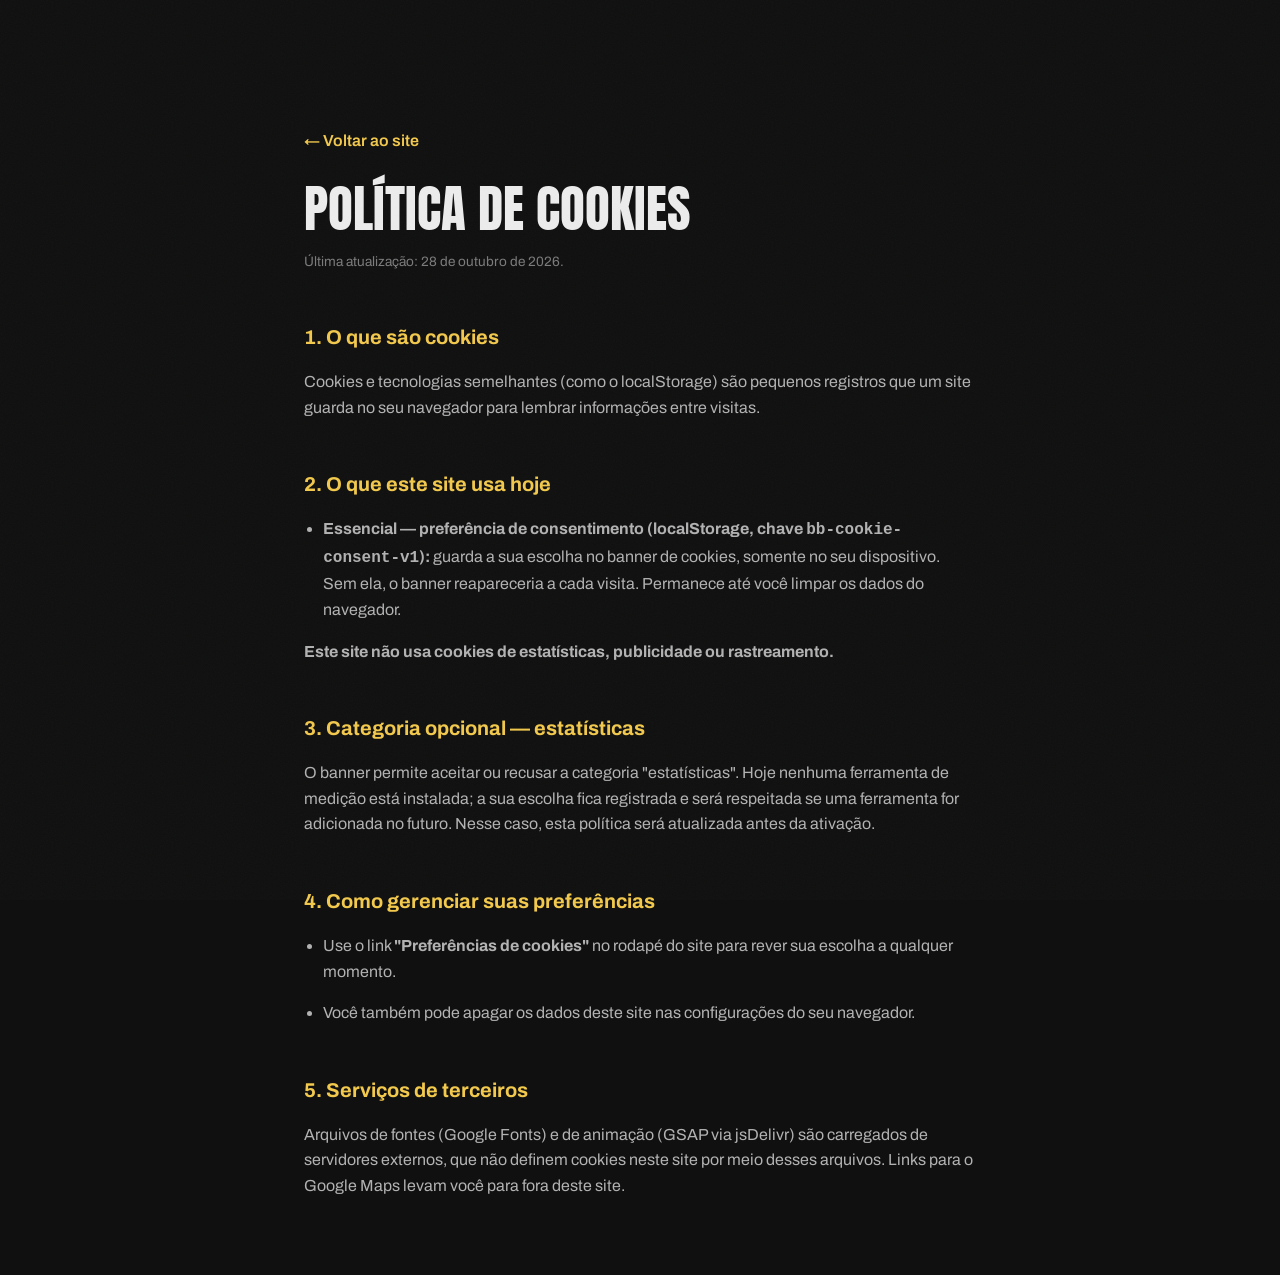
==== pages/cookies.html @ 952e07b2 "feat: add LGPD cookie consent and legal pages" ====
<!DOCTYPE html>
<html lang="pt-BR">
<head>
  <meta charset="UTF-8">
  <meta name="viewport" content="width=device-width, initial-scale=1.0">
  <title>Política de Cookies — Brazilian Barbearia</title>
  <meta name="description" content="Política de Cookies do site da Brazilian Barbearia, Paulo Afonso — BA.">
  <meta name="robots" content="noindex, follow">
  <link rel="icon" type="image/svg+xml" href="../assets/icons/favicon.svg">
  <link rel="preconnect" href="https://fonts.googleapis.com">
  <link rel="preconnect" href="https://fonts.gstatic.com" crossorigin>
  <link href="https://fonts.googleapis.com/css2?family=Anton&family=Archivo:wght@400;600;700&display=swap" rel="stylesheet">
  <link rel="stylesheet" href="../css/styles.css">
</head>
<body class="legal-page">
  <main class="legal-main">
    <a class="legal-back" href="../index.html">← Voltar ao site</a>
    <h1>Política de Cookies</h1>
    <p class="legal-updated">Última atualização: 28 de outubro de 2026.</p>

    <h2>1. O que são cookies</h2>
    <p>Cookies e tecnologias semelhantes (como o localStorage) são pequenos registros que um site guarda no seu navegador para lembrar informações entre visitas.</p>

    <h2>2. O que este site usa hoje</h2>
    <ul>
      <li><strong>Essencial — preferência de consentimento (localStorage, chave <code>bb-cookie-consent-v1</code>):</strong> guarda a sua escolha no banner de cookies, somente no seu dispositivo. Sem ela, o banner reapareceria a cada visita. Permanece até você limpar os dados do navegador.</li>
    </ul>
    <p><strong>Este site não usa cookies de estatísticas, publicidade ou rastreamento.</strong></p>

    <h2>3. Categoria opcional — estatísticas</h2>
    <p>O banner permite aceitar ou recusar a categoria "estatísticas". Hoje nenhuma ferramenta de medição está instalada; a sua escolha fica registrada e será respeitada se uma ferramenta for adicionada no futuro. Nesse caso, esta política será atualizada antes da ativação.</p>

    <h2>4. Como gerenciar suas preferências</h2>
    <ul>
      <li>Use o link <strong>"Preferências de cookies"</strong> no rodapé do site para rever sua escolha a qualquer momento.</li>
      <li>Você também pode apagar os dados deste site nas configurações do seu navegador.</li>
    </ul>

    <h2>5. Serviços de terceiros</h2>
    <p>Arquivos de fontes (Google Fonts) e de animação (GSAP via jsDelivr) são carregados de servidores externos, que não definem cookies neste site por meio desses arquivos. Links para o Google Maps levam você para fora deste site.</p>
  </main>
</body>
</html>
---- css/styles.css ----
/* ==========================================================================
   BRAZILIAN BARBEARIA — folha de estilos principal
   Identidade: verde profundo + preto + branco, amarelo só em destaques.
   Tipografia: Anton (display) / Archivo (texto).
   ========================================================================== */

/* ---------- Design tokens ---------- */
:root {
  --green-deep: #123B2A;
  --green-dark: #0A2118;
  --black: #101010;
  --white: #FFFFFF;
  --yellow: #F2C94C;

  --ink: rgba(255, 255, 255, 0.92);
  --ink-soft: rgba(255, 255, 255, 0.68);
  --line: rgba(255, 255, 255, 0.14);

  --font-display: "Anton", "Arial Narrow", sans-serif;
  --font-body: "Archivo", "Segoe UI", sans-serif;

  --space-1: 0.5rem;
  --space-2: 1rem;
  --space-3: 1.75rem;
  --space-4: 3rem;
  --space-5: 5rem;

  --radius-panel: clamp(16px, 4vw, 40px);
  --radius-card: 14px;

  --container: 72rem;
}

/* ---------- Reset enxuto ---------- */
*, *::before, *::after { box-sizing: border-box; }

html {
  scroll-behavior: smooth;
  -webkit-text-size-adjust: 100%;
}

body {
  margin: 0;
  background: var(--black);
  color: var(--ink);
  font-family: var(--font-body);
  font-size: 1rem;
  line-height: 1.6;
  overflow-x: clip;
}

img, video { max-width: 100%; height: auto; display: block; }

h1, h2, h3, p, ul, figure { margin: 0; }

a { color: inherit; }

button { font: inherit; color: inherit; cursor: pointer; }

/* Grain sutil sobre todo o site — textura editorial, não decoração aleatória */
body::after {
  content: "";
  position: fixed;
  inset: 0;
  z-index: 60;
  pointer-events: none;
  opacity: 0.05;
  background-image: url("data:image/svg+xml,%3Csvg xmlns='http://www.w3.org/2000/svg' width='120' height='120'%3E%3Cfilter id='n'%3E%3CfeTurbulence type='fractalNoise' baseFrequency='0.9' numOctaves='2'/%3E%3C/filter%3E%3Crect width='120' height='120' filter='url(%23n)' opacity='0.6'/%3E%3C/svg%3E");
}

/* ---------- Acessibilidade ---------- */
.visually-hidden {
  position: absolute;
  width: 1px; height: 1px;
  margin: -1px; padding: 0;
  overflow: hidden;
  clip: rect(0 0 0 0);
  white-space: nowrap;
  border: 0;
}

.skip-link {
  position: fixed;
  top: -100%;
  left: 1rem;
  z-index: 100;
  padding: 0.75rem 1.25rem;
  background: var(--yellow);
  color: var(--black);
  font-weight: 700;
  text-decoration: none;
  border-radius: 0 0 8px 8px;
  transition: top 0.2s ease;
}
.skip-link:focus { top: 0; }

:focus-visible {
  outline: 3px solid var(--yellow);
  outline-offset: 3px;
  border-radius: 2px;
}

/* ---------- Botões ---------- */
.btn {
  display: inline-block;
  padding: 0.9rem 1.9rem;
  font-weight: 700;
  font-size: 0.95rem;
  letter-spacing: 0.04em;
  text-transform: uppercase;
  text-decoration: none;
  border-radius: 999px;
  border: 2px solid transparent;
  transition: transform 0.2s ease, background 0.2s ease, color 0.2s ease, border-color 0.2s ease;
}
.btn--solid {
  background: var(--yellow);
  color: var(--black);
}
.btn--solid:hover { transform: translateY(-2px); background: #ffd95e; }
.btn--ghost {
  background: transparent;
  color: var(--white);
  border-color: var(--line);
}
.btn--ghost:hover { border-color: var(--yellow); color: var(--yellow); }
.btn--sm { padding: 0.55rem 1.1rem; font-size: 0.8rem; }
.btn:active { transform: translateY(0); }

/* ---------- Cabeçalho ---------- */
.site-header {
  position: fixed;
  top: 0; left: 0; right: 0;
  z-index: 50;
  background: linear-gradient(rgba(16, 16, 16, 0.85), rgba(16, 16, 16, 0.55) 70%, transparent);
  backdrop-filter: blur(8px);
  -webkit-backdrop-filter: blur(8px);
}

.nav {
  max-width: var(--container);
  margin-inline: auto;
  padding: 0.9rem clamp(1rem, 4vw, 2rem);
  display: flex;
  align-items: center;
  justify-content: space-between;
  gap: var(--space-2);
}

.nav__brand {
  display: flex;
  flex-direction: column;
  line-height: 1;
  text-decoration: none;
}
.nav__brand-main {
  font-family: var(--font-display);
  font-size: 1.35rem;
  letter-spacing: 0.06em;
  text-transform: uppercase;
  color: var(--white);
}
.nav__brand-sub {
  font-size: 0.62rem;
  letter-spacing: 0.52em;
  text-transform: uppercase;
  color: var(--yellow);
  margin-top: 0.2rem;
}

.nav__menu {
  display: flex;
  align-items: center;
  gap: clamp(0.8rem, 2vw, 1.6rem);
  list-style: none;
  margin: 0;
  padding: 0;
}
.nav__menu a {
  text-decoration: none;
  font-size: 0.88rem;
  font-weight: 600;
  letter-spacing: 0.05em;
  text-transform: uppercase;
  color: var(--ink-soft);
  padding: 0.4rem 0.1rem;
  transition: color 0.2s ease;
}
.nav__menu a:hover { color: var(--yellow); }
.nav__menu .nav__cta {
  color: var(--black);
  background: var(--yellow);
  padding: 0.5rem 1.2rem;
  border-radius: 999px;
}
.nav__menu .nav__cta:hover { color: var(--black); background: #ffd95e; }

.nav__toggle {
  display: none;
  flex-direction: column;
  gap: 6px;
  background: none;
  border: 0;
  padding: 0.6rem;
}
.nav__toggle-bar {
  width: 26px; height: 2px;
  background: var(--white);
  transition: transform 0.25s ease, opacity 0.25s ease;
}

@media (max-width: 760px) {
  .nav__toggle { display: flex; }
  .nav__menu {
    position: absolute;
    top: 100%; left: 0; right: 0;
    flex-direction: column;
    align-items: stretch;
    gap: 0;
    background: var(--green-dark);
    border-top: 1px solid var(--line);
    padding: 0.5rem 0 1rem;
    transform: translateY(-8px);
    opacity: 0;
    visibility: hidden;
    transition: transform 0.25s ease, opacity 0.25s ease, visibility 0.25s;
  }
  .nav__menu a { display: block; padding: 0.9rem 1.5rem; }
  .nav__menu .nav__cta { margin: 0.6rem 1.5rem 0; text-align: center; }
  .nav--open .nav__menu {
    transform: translateY(0);
    opacity: 1;
    visibility: visible;
  }
  .nav--open .nav__toggle-bar:first-child { transform: translateY(4px) rotate(45deg); }
  .nav--open .nav__toggle-bar:last-child { transform: translateY(-4px) rotate(-45deg); }
}

/* ---------- Hero (fica fixo atrás dos painéis que sobem) ---------- */
.hero {
  position: sticky;
  top: 0;
  z-index: 0;
  min-height: 100svh;
  display: grid;
  align-content: end;
  padding: clamp(5rem, 12vh, 8rem) clamp(1.25rem, 5vw, 3rem) clamp(4rem, 10vh, 6rem);
  overflow: hidden;
}

.hero__media {
  position: absolute;
  inset: 0;
  z-index: -1;
}
.hero__media img {
  width: 100%; height: 100%;
  object-fit: cover;
  object-position: center 30%;
}
.hero__scrim {
  position: absolute;
  inset: 0;
  background:
    linear-gradient(to top, rgba(10, 33, 24, 0.96) 0%, rgba(10, 33, 24, 0.55) 45%, rgba(16, 16, 16, 0.35) 100%),
    radial-gradient(ellipse at 20% 85%, rgba(18, 59, 42, 0.55), transparent 60%);
}

.hero__inner {
  max-width: var(--container);
  width: 100%;
  margin-inline: auto;
}

.hero__eyebrow {
  display: flex;
  align-items: center;
  gap: 0.75rem;
  font-size: 0.8rem;
  font-weight: 600;
  letter-spacing: 0.35em;
  text-transform: uppercase;
  color: var(--yellow);
}
.hero__eyebrow .rule {
  width: 3rem; height: 1px;
  background: var(--yellow);
}

.hero__title {
  margin-top: var(--space-2);
  font-family: var(--font-display);
  font-weight: 400;
  font-size: clamp(3rem, 11vw, 7.5rem);
  line-height: 0.96;
  text-transform: uppercase;
  letter-spacing: 0.01em;
  color: var(--white);
}
.hero__line { display: block; }
.hero__line--accent { color: var(--yellow); }

.hero__sub {
  margin-top: var(--space-3);
  max-width: 34rem;
  font-size: clamp(1rem, 2.4vw, 1.2rem);
  color: var(--ink-soft);
}

.hero__actions {
  margin-top: var(--space-3);
  display: flex;
  flex-wrap: wrap;
  gap: var(--space-2);
}

.hero__address {
  margin-top: var(--space-3);
  font-size: 0.82rem;
  letter-spacing: 0.08em;
  text-transform: uppercase;
  color: rgba(255, 255, 255, 0.45);
}

.hero__scroll {
  position: absolute;
  right: clamp(1.25rem, 4vw, 2.5rem);
  bottom: 2rem;
  display: flex;
  flex-direction: column;
  align-items: center;
  gap: 0.5rem;
  color: rgba(255, 255, 255, 0.55);
}
.hero__scroll-label {
  font-size: 0.65rem;
  letter-spacing: 0.4em;
  text-transform: uppercase;
  writing-mode: vertical-rl;
}
.hero__scroll-line {
  width: 1px; height: 56px;
  background: linear-gradient(var(--yellow), transparent);
  animation: scrollPulse 2s ease-in-out infinite;
  transform-origin: top;
}
@keyframes scrollPulse {
  0%   { transform: scaleY(0); opacity: 0; }
  40%  { transform: scaleY(1); opacity: 1; }
  100% { transform: scaleY(1); opacity: 0; }
}

/* ---------- Painéis que sobem sobre o hero ---------- */
.panel {
  position: relative;
  z-index: 1;
  border-radius: var(--radius-panel) var(--radius-panel) 0 0;
  box-shadow: 0 -30px 60px rgba(0, 0, 0, 0.55);
  margin-top: calc(-1 * var(--radius-panel));
}
.panel--green { background: linear-gradient(170deg, var(--green-deep), var(--green-dark) 70%); }
.panel--black { background: linear-gradient(180deg, #161616, var(--black) 40%); }

.section {
  padding: clamp(4rem, 10vw, 7.5rem) clamp(1.25rem, 5vw, 3rem);
}

.section__inner {
  max-width: var(--container);
  margin-inline: auto;
}
.section__inner--narrow { max-width: 46rem; text-align: center; }
.section__inner--narrow .section__eyebrow { justify-content: center; }

.section__inner--split {
  display: grid;
  gap: clamp(2rem, 6vw, 5rem);
  align-items: center;
}
@media (min-width: 900px) {
  .section__inner--split { grid-template-columns: 1.1fr 0.9fr; }
}

.section__eyebrow {
  display: flex;
  align-items: baseline;
  gap: 0.9rem;
  font-size: 0.78rem;
  font-weight: 600;
  letter-spacing: 0.35em;
  text-transform: uppercase;
  color: var(--yellow);
}
.section__num {
  font-family: var(--font-display);
  font-size: 2.6rem;
  line-height: 1;
  color: transparent;
  -webkit-text-stroke: 1px rgba(242, 201, 76, 0.5);
}

.section__title {
  margin-top: var(--space-2);
  font-family: var(--font-display);
  font-weight: 400;
  font-size: clamp(2.1rem, 6vw, 4rem);
  line-height: 1.02;
  text-transform: uppercase;
  color: var(--white);
}
.section__title em {
  font-style: normal;
  color: var(--yellow);
}

.section__text {
  margin-top: var(--space-3);
  max-width: 38rem;
  color: var(--ink-soft);
  font-size: 1.05rem;
}

.section__figure img {
  border-radius: var(--radius-card);
  box-shadow: 0 24px 50px rgba(0, 0, 0, 0.45);
}
.section__figure figcaption {
  margin-top: 0.8rem;
  font-size: 0.82rem;
  color: rgba(255, 255, 255, 0.45);
}

/* ---------- Sobre ---------- */
.about-figure { position: relative; }
.about-figure::before {
  content: "";
  position: absolute;
  inset: 1.2rem -1.2rem -1.2rem 1.2rem;
  border: 1px solid rgba(242, 201, 76, 0.35);
  border-radius: var(--radius-card);
  z-index: -1;
}

.about-marks {
  margin-top: var(--space-3);
  padding: 0;
  list-style: none;
  display: grid;
  gap: 0.7rem;
}
.about-marks li {
  display: flex;
  align-items: center;
  gap: 0.8rem;
  font-weight: 600;
}
.about-marks li::before {
  content: "";
  width: 1.4rem; height: 1px;
  background: var(--yellow);
  flex: none;
}

/* ---------- Serviços ---------- */
.services {
  margin-top: var(--space-4);
  display: grid;
  gap: var(--space-2);
  grid-template-columns: repeat(auto-fill, minmax(min(16rem, 100%), 1fr));
}

.service-card {
  padding: var(--space-3);
  border: 1px solid var(--line);
  border-radius: var(--radius-card);
  background: rgba(255, 255, 255, 0.03);
  transition: border-color 0.25s ease, transform 0.25s ease;
}
.service-card:hover {
  border-color: rgba(242, 201, 76, 0.5);
  transform: translateY(-4px);
}
.service-card h3 {
  font-family: var(--font-display);
  font-weight: 400;
  font-size: 1.3rem;
  text-transform: uppercase;
  letter-spacing: 0.03em;
}
.service-card p { margin-top: 0.5rem; color: var(--ink-soft); font-size: 0.95rem; }
.service-card .service-card__price {
  margin-top: var(--space-2);
  font-weight: 700;
  color: var(--yellow);
  font-size: 1.1rem;
}

.services__empty {
  margin-top: var(--space-4);
  padding: var(--space-3);
  border: 1px dashed var(--line);
  border-radius: var(--radius-card);
  color: var(--ink-soft);
  max-width: 44rem;
}

/* ---------- Galeria ---------- */
.gallery {
  margin-top: var(--space-4);
  display: grid;
  gap: var(--space-3);
}

.gallery__pair,
.gallery__wide {
  display: grid;
  gap: var(--space-2);
  grid-template-columns: 1fr;
}
@media (min-width: 640px) {
  .gallery__pair, .gallery__wide { grid-template-columns: 1fr 1fr; }
}

.gallery__item { position: relative; }

.gallery__zoom {
  position: relative;
  display: block;
  width: 100%;
  padding: 0;
  border: 0;
  background: none;
  border-radius: var(--radius-card);
  overflow: hidden;
}
.gallery__zoom img {
  width: 100%;
  aspect-ratio: 4 / 5;
  object-fit: cover;
  transition: transform 0.5s ease;
}
.gallery__zoom:hover img { transform: scale(1.04); }

.gallery__tag {
  position: absolute;
  top: 0.9rem; left: 0.9rem;
  padding: 0.3rem 0.85rem;
  font-size: 0.72rem;
  font-weight: 700;
  letter-spacing: 0.18em;
  text-transform: uppercase;
  background: rgba(16, 16, 16, 0.8);
  color: var(--white);
  border-radius: 999px;
}
.gallery__tag--accent { background: var(--yellow); color: var(--black); }

.gallery__item--video video {
  width: 100%;
  aspect-ratio: 9 / 16;
  object-fit: cover;
  border-radius: var(--radius-card);
  background: var(--black);
}
.gallery__item--video figcaption,
.gallery__item figcaption {
  margin-top: 0.6rem;
  font-size: 0.82rem;
  color: rgba(255, 255, 255, 0.45);
}

/* ---------- Lightbox ---------- */
.lightbox {
  border: 0;
  padding: 0;
  background: transparent;
  max-width: min(92vw, 60rem);
  max-height: 92vh;
}
.lightbox::backdrop { background: rgba(10, 20, 15, 0.92); }
.lightbox img {
  max-width: 100%;
  max-height: 82vh;
  width: auto;
  margin-inline: auto;
  border-radius: var(--radius-card);
}
.lightbox__close {
  display: block;
  margin: 0 0 0.8rem auto;
  padding: 0.5rem 1.1rem;
  background: var(--yellow);
  color: var(--black);
  font-weight: 700;
  border: 0;
  border-radius: 999px;
}

/* ---------- Produtos ---------- */
.products {
  margin-top: var(--space-4);
  display: grid;
  gap: var(--space-2);
  grid-template-columns: repeat(auto-fill, minmax(min(15rem, 100%), 1fr));
}

.product-card {
  display: flex;
  flex-direction: column;
  border: 1px solid var(--line);
  border-radius: var(--radius-card);
  overflow: hidden;
  background: linear-gradient(180deg, rgba(18, 59, 42, 0.35), rgba(16, 16, 16, 0.6));
  transition: transform 0.3s ease, border-color 0.3s ease, box-shadow 0.3s ease;
}
.product-card:hover {
  transform: translateY(-6px);
  border-color: rgba(242, 201, 76, 0.55);
  box-shadow: 0 18px 40px rgba(0, 0, 0, 0.5);
}

.product-card__media {
  aspect-ratio: 3 / 4;
  overflow: hidden;
}
.product-card__media img {
  width: 100%; height: 100%;
  object-fit: cover;
  transition: transform 0.5s ease;
}
.product-card:hover .product-card__media img { transform: scale(1.05); }

.product-card__body {
  padding: var(--space-2) var(--space-2) var(--space-3);
  display: flex;
  flex-direction: column;
  gap: 0.4rem;
  flex: 1;
}
.product-card__name {
  font-family: var(--font-display);
  font-weight: 400;
  font-size: 1.15rem;
  text-transform: uppercase;
  letter-spacing: 0.03em;
  line-height: 1.2;
}
.product-card__desc {
  color: var(--ink-soft);
  font-size: 0.88rem;
}
.product-card__prices {
  margin-top: auto;
  padding-top: 0.8rem;
  display: flex;
  flex-wrap: wrap;
  gap: 0.5rem 1.2rem;
}
.product-card__price {
  display: flex;
  flex-direction: column;
  line-height: 1.2;
}
.product-card__price-label {
  font-size: 0.68rem;
  letter-spacing: 0.14em;
  text-transform: uppercase;
  color: rgba(255, 255, 255, 0.5);
}
.product-card__price-value {
  font-weight: 700;
  font-size: 1.15rem;
  color: var(--yellow);
}

.products__note {
  margin-top: var(--space-3);
  font-size: 0.85rem;
  color: rgba(255, 255, 255, 0.5);
}

/* ---------- Diferenciais ---------- */
.features {
  margin-top: var(--space-4);
  padding: 0;
  list-style: none;
  display: grid;
  gap: var(--space-2);
  grid-template-columns: repeat(auto-fill, minmax(min(15rem, 100%), 1fr));
}

.feature {
  padding: var(--space-3);
  border: 1px solid var(--line);
  border-radius: var(--radius-card);
  background: rgba(16, 16, 16, 0.25);
  transition: border-color 0.25s ease, transform 0.25s ease;
}
.feature:hover {
  border-color: rgba(242, 201, 76, 0.5);
  transform: translateY(-4px);
}
.feature__num {
  font-family: var(--font-display);
  font-size: 2rem;
  color: transparent;
  -webkit-text-stroke: 1px var(--yellow);
}
.feature h3 {
  margin-top: 0.8rem;
  font-size: 1.05rem;
  font-weight: 700;
  text-transform: uppercase;
  letter-spacing: 0.04em;
}
.feature p { margin-top: 0.4rem; color: var(--ink-soft); font-size: 0.92rem; }

/* ---------- Localização ---------- */
.location { font-style: normal; margin-top: var(--space-3); }
.location__street {
  font-family: var(--font-display);
  font-size: clamp(1.4rem, 3vw, 2rem);
  text-transform: uppercase;
}
.location__city { color: var(--ink-soft); margin-top: 0.3rem; margin-bottom: var(--space-3); }
.location__extra { margin-top: var(--space-3); color: var(--ink-soft); }
.location__extra h3 {
  font-size: 0.8rem;
  letter-spacing: 0.2em;
  text-transform: uppercase;
  color: var(--yellow);
  margin-bottom: 0.4rem;
}

/* ---------- Rodapé ---------- */
.footer {
  position: relative;
  z-index: 1;
  background: var(--green-dark);
  border-top: 1px solid rgba(242, 201, 76, 0.25);
  padding: var(--space-5) clamp(1.25rem, 5vw, 3rem) var(--space-3);
}

.footer__inner {
  max-width: var(--container);
  margin-inline: auto;
  display: grid;
  gap: var(--space-4);
  grid-template-columns: 1fr;
}
@media (min-width: 760px) {
  .footer__inner { grid-template-columns: 2fr 1fr 1fr; }
}

.footer__logo {
  font-family: var(--font-display);
  font-size: 1.8rem;
  text-transform: uppercase;
  line-height: 1;
}
.footer__logo span { color: var(--yellow); }

.footer__address {
  font-style: normal;
  margin-top: var(--space-2);
  color: var(--ink-soft);
  font-size: 0.95rem;
}

.footer__social {
  margin: var(--space-3) 0 0;
  padding: 0;
  list-style: none;
  display: flex;
  gap: var(--space-2);
}
.footer__social a {
  text-decoration: none;
  font-weight: 700;
  font-size: 0.85rem;
  letter-spacing: 0.08em;
  text-transform: uppercase;
  color: var(--yellow);
}
.footer__social a:hover { text-decoration: underline; }

.footer__heading {
  font-size: 0.78rem;
  font-weight: 700;
  letter-spacing: 0.3em;
  text-transform: uppercase;
  color: var(--yellow);
  margin: 0 0 var(--space-2);
}
.footer__nav ul {
  margin: 0; padding: 0;
  list-style: none;
  display: grid;
  gap: 0.55rem;
}
.footer__nav a {
  text-decoration: none;
  color: var(--ink-soft);
  font-size: 0.95rem;
}
.footer__nav a:hover { color: var(--white); }

.footer__cookies-btn {
  background: none;
  border: 0;
  padding: 0;
  color: var(--ink-soft);
  font-size: 0.95rem;
  text-align: left;
}
.footer__cookies-btn:hover { color: var(--white); text-decoration: underline; }

.footer__copy {
  max-width: var(--container);
  margin: var(--space-4) auto 0;
  padding-top: var(--space-3);
  border-top: 1px solid var(--line);
  font-size: 0.82rem;
  color: rgba(255, 255, 255, 0.72);
}

/* ---------- Banner de cookies ---------- */
/* O banner fica sempre renderizado, mas fora da tela: exibir via
   transform/opacity (e não display/hidden) evita layout shift (CLS). */
.cookie-banner {
  position: fixed;
  z-index: 70;
  left: 50%;
  bottom: 1rem;
  transform: translate(-50%, calc(100% + 2rem));
  opacity: 0;
  visibility: hidden;
  transition: transform 0.4s ease, opacity 0.4s ease, visibility 0.4s;
  width: min(94vw, 38rem);
  padding: var(--space-3);
  background: #15281f;
  border: 1px solid rgba(242, 201, 76, 0.35);
  border-radius: var(--radius-card);
  box-shadow: 0 20px 50px rgba(0, 0, 0, 0.6);
}
.cookie-banner--visible {
  transform: translate(-50%, 0);
  opacity: 1;
  visibility: visible;
}
.cookie-banner__text { font-size: 0.92rem; color: var(--ink-soft); }
.cookie-banner__text a { color: var(--yellow); }
.cookie-banner__actions {
  margin-top: var(--space-2);
  display: flex;
  flex-wrap: wrap;
  gap: 0.6rem;
}
.cookie-prefs {
  margin-top: var(--space-2);
  padding-top: var(--space-2);
  border-top: 1px solid var(--line);
  display: grid;
  gap: 0.8rem;
}
.cookie-prefs__row {
  display: flex;
  gap: 0.7rem;
  align-items: flex-start;
  font-size: 0.88rem;
  color: var(--ink-soft);
}
.cookie-prefs__row input { margin-top: 0.25rem; accent-color: var(--yellow); }

/* ---------- Páginas legais ---------- */
.legal-page {
  background: var(--black);
}
.legal-main {
  max-width: 46rem;
  margin-inline: auto;
  padding: 8rem clamp(1.25rem, 5vw, 2rem) 5rem;
}
.legal-main h1 {
  font-family: var(--font-display);
  font-weight: 400;
  font-size: clamp(2rem, 6vw, 3.2rem);
  text-transform: uppercase;
  line-height: 1.05;
}
.legal-main h2 {
  margin-top: var(--space-4);
  font-size: 1.25rem;
  color: var(--yellow);
}
.legal-main p, .legal-main li { color: var(--ink-soft); margin-top: var(--space-2); }
.legal-main ul { padding-left: 1.2rem; }
.legal-main .legal-updated {
  margin-top: var(--space-2);
  font-size: 0.85rem;
  color: rgba(255, 255, 255, 0.45);
}
.legal-main .legal-pending {
  margin-top: var(--space-2);
  padding: var(--space-2);
  border-left: 3px solid var(--yellow);
  background: rgba(242, 201, 76, 0.07);
  font-size: 0.92rem;
}
.legal-back {
  display: inline-block;
  margin-bottom: var(--space-3);
  color: var(--yellow);
  font-weight: 600;
  text-decoration: none;
}
.legal-back:hover { text-decoration: underline; }

/* ---------- Movimento reduzido ---------- */
@media (prefers-reduced-motion: reduce) {
  html { scroll-behavior: auto; }
  *, *::before, *::after {
    animation-duration: 0.01ms !important;
    animation-iteration-count: 1 !important;
    transition-duration: 0.01ms !important;
  }
  .hero__scroll-line { animation: none; }
}
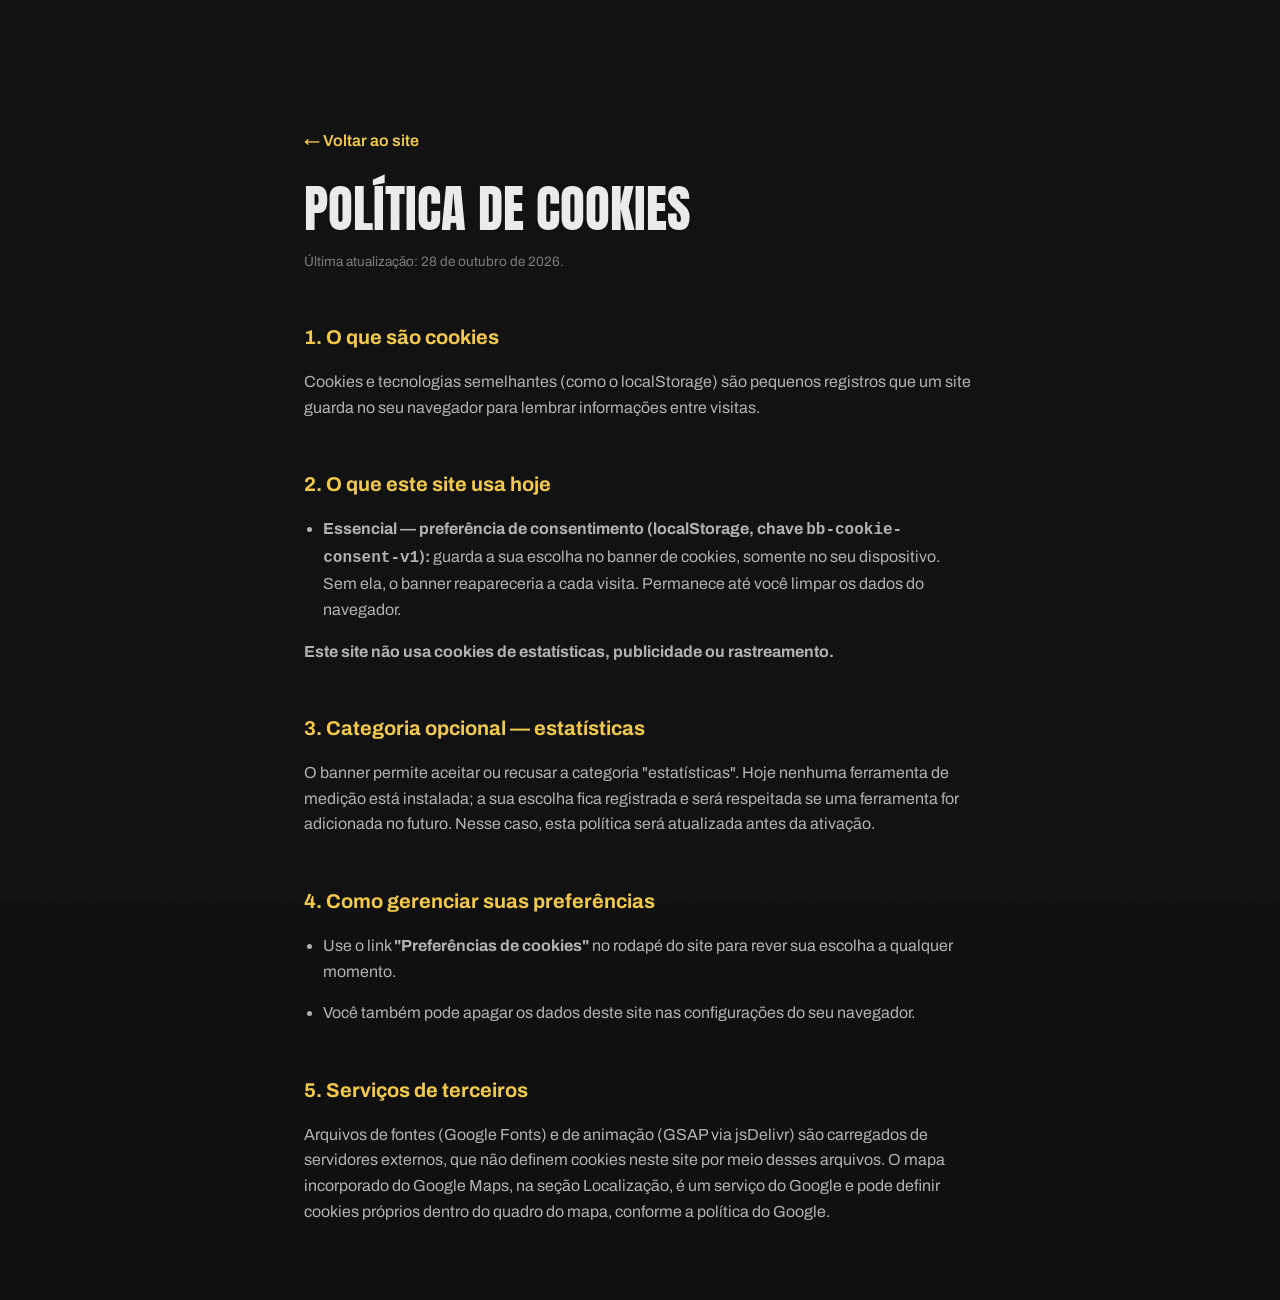
==== commit bfc565f7: "feat: official hero art, footer logo, embedded map, rounded feature cards, footer as final rising pa" ====
--- a/pages/cookies.html
+++ b/pages/cookies.html
@@ -37,7 +37,7 @@
     </ul>
 
     <h2>5. Serviços de terceiros</h2>
-    <p>Arquivos de fontes (Google Fonts) e de animação (GSAP via jsDelivr) são carregados de servidores externos, que não definem cookies neste site por meio desses arquivos. Links para o Google Maps levam você para fora deste site.</p>
+    <p>Arquivos de fontes (Google Fonts) e de animação (GSAP via jsDelivr) são carregados de servidores externos, que não definem cookies neste site por meio desses arquivos. O mapa incorporado do Google Maps, na seção Localização, é um serviço do Google e pode definir cookies próprios dentro do quadro do mapa, conforme a política do Google.</p>
   </main>
 </body>
 </html>
--- a/css/styles.css
+++ b/css/styles.css
@@ -56,6 +56,9 @@
 a { color: inherit; }
 
 button { font: inherit; color: inherit; cursor: pointer; }
+
+/* garante que [hidden] vença qualquer display definido por classe */
+[hidden] { display: none !important; }
 
 /* Grain sutil sobre todo o site — textura editorial, não decoração aleatória */
 body::after {
@@ -256,14 +259,14 @@
 .hero__media img {
   width: 100%; height: 100%;
   object-fit: cover;
-  object-position: center 30%;
-}
+  /* mantém a área do logotipo (lado esquerdo da arte) visível em telas estreitas */
+  object-position: 28% center;
+}
+/* véu leve: só um vinhete sutil para o indicador de scroll — a arte fica nítida */
 .hero__scrim {
   position: absolute;
   inset: 0;
-  background:
-    linear-gradient(to top, rgba(10, 33, 24, 0.96) 0%, rgba(10, 33, 24, 0.55) 45%, rgba(16, 16, 16, 0.35) 100%),
-    radial-gradient(ellipse at 20% 85%, rgba(18, 59, 42, 0.55), transparent 60%);
+  background: linear-gradient(to top, rgba(10, 20, 15, 0.45) 0%, transparent 28%);
 }
 
 .hero__inner {
@@ -324,13 +327,14 @@
 
 .hero__scroll {
   position: absolute;
-  right: clamp(1.25rem, 4vw, 2.5rem);
-  bottom: 2rem;
+  left: 50%;
+  transform: translateX(-50%);
+  bottom: 2.2rem;
   display: flex;
   flex-direction: column;
   align-items: center;
   gap: 0.5rem;
-  color: rgba(255, 255, 255, 0.55);
+  color: rgba(255, 255, 255, 0.75);
 }
 .hero__scroll-label {
   font-size: 0.65rem;
@@ -350,7 +354,10 @@
   100% { transform: scaleY(1); opacity: 0; }
 }
 
-/* ---------- Painéis que sobem sobre o hero ---------- */
+/* ---------- Painéis empilhados: cada seção fixa e a próxima sobe por cima ----------
+   A classe .panel--stack é aplicada por js/main.js (sem JS a página flui normal).
+   Seções mais altas que a tela recebem top negativo via JS, para que todo o
+   conteúdo role antes de a seção fixar. */
 .panel {
   position: relative;
   z-index: 1;
@@ -358,6 +365,15 @@
   box-shadow: 0 -30px 60px rgba(0, 0, 0, 0.55);
   margin-top: calc(-1 * var(--radius-panel));
 }
+.panel--stack {
+  position: sticky;
+  top: 0;
+  min-height: 100svh;
+  display: flex;
+  flex-direction: column;
+  justify-content: center;
+}
+.panel--stack .section__inner { width: 100%; }
 .panel--green { background: linear-gradient(170deg, var(--green-deep), var(--green-dark) 70%); }
 .panel--black { background: linear-gradient(180deg, #161616, var(--black) 40%); }
 
@@ -420,6 +436,13 @@
   font-size: 1.05rem;
 }
 
+/* alternância: seções com texto alinhado à direita */
+.section--right .section__eyebrow { justify-content: flex-end; }
+.section--right .section__title,
+.section--right .section__text,
+.section--right .products__note { text-align: right; }
+.section--right .section__text { margin-left: auto; }
+
 .section__figure img {
   border-radius: var(--radius-card);
   box-shadow: 0 24px 50px rgba(0, 0, 0, 0.45);
@@ -430,16 +453,41 @@
   color: rgba(255, 255, 255, 0.45);
 }
 
+/* variação quadrada e menor */
+.section__figure--square {
+  max-width: min(400px, 100%);
+  margin-inline: auto;
+}
+.section__figure--square img {
+  aspect-ratio: 1 / 1;
+  object-fit: cover;
+}
+
+/* mapa incorporado na Localização */
+.section__map iframe {
+  display: block;
+  width: 100%;
+  aspect-ratio: 4 / 3;
+  height: auto;
+  border: 1px solid var(--line);
+  border-radius: var(--radius-card);
+  box-shadow: 0 24px 50px rgba(0, 0, 0, 0.45);
+  filter: saturate(0.9) contrast(1.02);
+}
+
 /* ---------- Sobre ---------- */
-.about-figure { position: relative; }
-.about-figure::before {
-  content: "";
-  position: absolute;
-  inset: 1.2rem -1.2rem -1.2rem 1.2rem;
-  border: 1px solid rgba(242, 201, 76, 0.35);
-  border-radius: var(--radius-card);
-  z-index: -1;
-}
+/* Retrato do Carlos: menor, em arco (cantos superiores a 50%) */
+.about-figure {
+  position: relative;
+  max-width: min(360px, 85%);
+  margin-inline: auto;
+}
+.about-figure img {
+  aspect-ratio: 3 / 4;
+  object-fit: cover;
+  border-radius: 50% 50% var(--radius-card) var(--radius-card);
+}
+.about-figure figcaption { text-align: center; }
 
 .about-marks {
   margin-top: var(--space-3);
@@ -504,21 +552,51 @@
   max-width: 44rem;
 }
 
-/* ---------- Galeria ---------- */
-.gallery {
+/* ---------- Galeria: carrossel de antes/depois (fotos redondas) ---------- */
+.carousel {
   margin-top: var(--space-4);
+  display: flex;
+  align-items: center;
+  gap: var(--space-2);
+}
+
+.carousel__track {
+  flex: 1;
+  display: flex;
+  gap: clamp(1rem, 3vw, 2rem);
+  margin: 0;
+  padding: 0.5rem 0.25rem;
+  list-style: none;
+  overflow-x: auto;
+  scroll-snap-type: x mandatory;
+  scroll-behavior: smooth;
+  scrollbar-width: thin;
+  scrollbar-color: rgba(242, 201, 76, 0.5) transparent;
+}
+
+.carousel__item {
+  flex: none;
+  width: clamp(170px, 24vw, 230px);
+  scroll-snap-align: center;
+}
+
+.carousel__btn {
+  flex: none;
+  width: 2.8rem;
+  height: 2.8rem;
   display: grid;
-  gap: var(--space-3);
-}
-
-.gallery__pair,
-.gallery__wide {
-  display: grid;
-  gap: var(--space-2);
-  grid-template-columns: 1fr;
-}
-@media (min-width: 640px) {
-  .gallery__pair, .gallery__wide { grid-template-columns: 1fr 1fr; }
+  place-items: center;
+  font-size: 1.6rem;
+  line-height: 1;
+  color: var(--yellow);
+  background: rgba(255, 255, 255, 0.05);
+  border: 1px solid var(--line);
+  border-radius: 50%;
+  transition: border-color 0.2s ease, background 0.2s ease;
+}
+.carousel__btn:hover { border-color: var(--yellow); background: rgba(242, 201, 76, 0.12); }
+@media (max-width: 560px) {
+  .carousel__btn { display: none; } /* no toque, o arraste do carrossel basta */
 }
 
 .gallery__item { position: relative; }
@@ -541,6 +619,37 @@
 }
 .gallery__zoom:hover img { transform: scale(1.04); }
 
+/* fotos redondas do carrossel */
+.gallery__zoom--round,
+.gallery__zoom--round img {
+  border-radius: 50%;
+}
+.gallery__zoom--round img { aspect-ratio: 1 / 1; }
+.gallery__zoom--round .gallery__tag {
+  top: auto;
+  bottom: 0.4rem;
+  left: 50%;
+  transform: translateX(-50%);
+}
+
+/* imagens e vídeos quadrados, menores */
+.gallery-squares {
+  margin-top: var(--space-4);
+  display: flex;
+  flex-wrap: wrap;
+  gap: var(--space-3);
+  justify-content: center;
+}
+.gallery-squares .gallery__item {
+  width: min(320px, 100%);
+}
+.gallery__zoom--square img,
+.gallery__item--video video {
+  aspect-ratio: 1 / 1;
+  object-fit: cover;
+  border-radius: var(--radius-card);
+}
+
 .gallery__tag {
   position: absolute;
   top: 0.9rem; left: 0.9rem;
@@ -557,9 +666,6 @@
 
 .gallery__item--video video {
   width: 100%;
-  aspect-ratio: 9 / 16;
-  object-fit: cover;
-  border-radius: var(--radius-card);
   background: var(--black);
 }
 .gallery__item--video figcaption,
@@ -596,15 +702,20 @@
   border-radius: 999px;
 }
 
-/* ---------- Produtos ---------- */
+/* ---------- Produtos: caixinhas quadradas, 3 em cima e 2 embaixo ---------- */
 .products {
   margin-top: var(--space-4);
-  display: grid;
+  display: flex;
+  flex-wrap: wrap;
+  justify-content: center;
   gap: var(--space-2);
-  grid-template-columns: repeat(auto-fill, minmax(min(15rem, 100%), 1fr));
+  /* largura limitada a ~3 cards: a 4ª caixa quebra de linha → 3 + 2 */
+  max-width: 44rem;
+  margin-inline: auto;
 }
 
 .product-card {
+  width: clamp(140px, 26vw, 200px);
   display: flex;
   flex-direction: column;
   border: 1px solid var(--line);
@@ -620,7 +731,7 @@
 }
 
 .product-card__media {
-  aspect-ratio: 3 / 4;
+  aspect-ratio: 1 / 1;
   overflow: hidden;
 }
 .product-card__media img {
@@ -631,30 +742,27 @@
 .product-card:hover .product-card__media img { transform: scale(1.05); }
 
 .product-card__body {
-  padding: var(--space-2) var(--space-2) var(--space-3);
+  padding: 0.7rem 0.8rem 0.9rem;
   display: flex;
   flex-direction: column;
-  gap: 0.4rem;
+  gap: 0.3rem;
   flex: 1;
 }
 .product-card__name {
   font-family: var(--font-display);
   font-weight: 400;
-  font-size: 1.15rem;
+  font-size: 0.82rem;
   text-transform: uppercase;
   letter-spacing: 0.03em;
-  line-height: 1.2;
-}
-.product-card__desc {
-  color: var(--ink-soft);
-  font-size: 0.88rem;
-}
+  line-height: 1.25;
+}
+.product-card__desc { display: none; } /* caixas compactas: só nome e preço */
 .product-card__prices {
   margin-top: auto;
-  padding-top: 0.8rem;
+  padding-top: 0.4rem;
   display: flex;
   flex-wrap: wrap;
-  gap: 0.5rem 1.2rem;
+  gap: 0.3rem 0.9rem;
 }
 .product-card__price {
   display: flex;
@@ -662,14 +770,14 @@
   line-height: 1.2;
 }
 .product-card__price-label {
-  font-size: 0.68rem;
-  letter-spacing: 0.14em;
+  font-size: 0.58rem;
+  letter-spacing: 0.12em;
   text-transform: uppercase;
   color: rgba(255, 255, 255, 0.5);
 }
 .product-card__price-value {
   font-weight: 700;
-  font-size: 1.15rem;
+  font-size: 0.9rem;
   color: var(--yellow);
 }
 
@@ -679,41 +787,69 @@
   color: rgba(255, 255, 255, 0.5);
 }
 
-/* ---------- Diferenciais ---------- */
-.features {
+/* ---------- Diferenciais: carrossel contínuo de quadradinhos ---------- */
+.marquee {
   margin-top: var(--space-4);
-  padding: 0;
+  overflow: hidden;
+  display: flex;
+}
+
+.marquee__group {
+  flex: none;
+  display: flex;
+  gap: 1rem;
+  padding: 0 0.5rem 0 0.5rem;
+  margin: 0;
   list-style: none;
-  display: grid;
-  gap: var(--space-2);
-  grid-template-columns: repeat(auto-fill, minmax(min(15rem, 100%), 1fr));
+  min-width: max-content;
+}
+
+/* animação ligada por js/main.js após duplicar o grupo (loop perfeito) */
+.marquee--on .marquee__group {
+  animation: marqueeScroll 28s linear infinite;
+}
+.marquee--on:hover .marquee__group { animation-play-state: paused; }
+
+@keyframes marqueeScroll {
+  to { transform: translateX(calc(-100% - 0rem)); }
 }
 
 .feature {
-  padding: var(--space-3);
+  width: clamp(170px, 22vw, 210px);
+  aspect-ratio: 1 / 1;
+  flex: none;
+  padding: 1.5rem 1.6rem;
+  display: flex;
+  flex-direction: column;
+  justify-content: center;
+  align-items: center;
+  text-align: center;
   border: 1px solid var(--line);
-  border-radius: var(--radius-card);
-  background: rgba(16, 16, 16, 0.25);
-  transition: border-color 0.25s ease, transform 0.25s ease;
-}
-.feature:hover {
-  border-color: rgba(242, 201, 76, 0.5);
-  transform: translateY(-4px);
-}
+  border-radius: 30%; /* cantos a 30% em cima e embaixo */
+  background: rgba(255, 255, 255, 0.03);
+  transition: border-color 0.25s ease;
+  overflow: hidden;
+}
+.feature:hover { border-color: rgba(242, 201, 76, 0.5); }
 .feature__num {
   font-family: var(--font-display);
-  font-size: 2rem;
+  font-size: 1.5rem;
   color: transparent;
   -webkit-text-stroke: 1px var(--yellow);
 }
 .feature h3 {
-  margin-top: 0.8rem;
-  font-size: 1.05rem;
+  margin-top: 0.6rem;
+  font-size: 0.88rem;
   font-weight: 700;
   text-transform: uppercase;
   letter-spacing: 0.04em;
 }
-.feature p { margin-top: 0.4rem; color: var(--ink-soft); font-size: 0.92rem; }
+.feature p { margin-top: 0.35rem; color: var(--ink-soft); font-size: 0.78rem; line-height: 1.45; }
+
+@media (prefers-reduced-motion: reduce) {
+  .marquee--on .marquee__group { animation: none; }
+  .marquee { overflow-x: auto; } /* ainda dá para ver todos os cards rolando manualmente */
+}
 
 /* ---------- Localização ---------- */
 .location { font-style: normal; margin-top: var(--space-3); }
@@ -732,12 +868,15 @@
   margin-bottom: 0.4rem;
 }
 
-/* ---------- Rodapé ---------- */
+/* ---------- Rodapé (painel final: sobe por cima da Localização) ---------- */
 .footer {
   position: relative;
-  z-index: 1;
+  z-index: 2;
   background: var(--green-dark);
   border-top: 1px solid rgba(242, 201, 76, 0.25);
+  border-radius: var(--radius-panel) var(--radius-panel) 0 0;
+  box-shadow: 0 -30px 60px rgba(0, 0, 0, 0.55);
+  margin-top: calc(-1 * var(--radius-panel));
   padding: var(--space-5) clamp(1.25rem, 5vw, 3rem) var(--space-3);
 }
 
@@ -752,13 +891,14 @@
   .footer__inner { grid-template-columns: 2fr 1fr 1fr; }
 }
 
-.footer__logo {
-  font-family: var(--font-display);
-  font-size: 1.8rem;
-  text-transform: uppercase;
-  line-height: 1;
-}
-.footer__logo span { color: var(--yellow); }
+/* logotipo no rodapé: blend "screen" apaga o fundo escuro do JPEG,
+   deixando a marca nítida sobre o verde do rodapé */
+.footer__logo-img {
+  width: min(220px, 60vw);
+  height: auto;
+  mix-blend-mode: screen;
+  filter: contrast(1.06) saturate(1.05);
+}
 
 .footer__address {
   font-style: normal;
